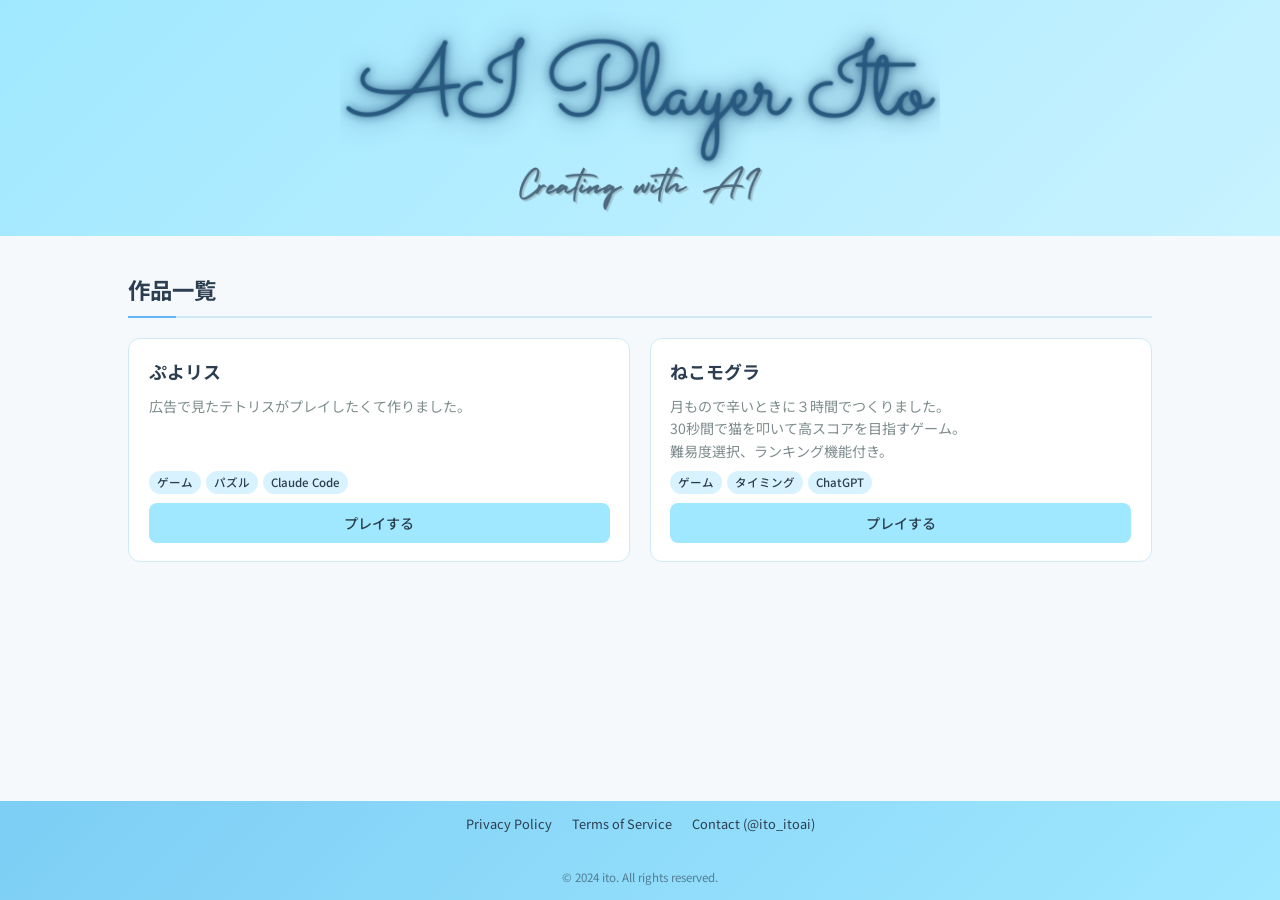
==== index.html @ be607844 "Move Kofi widget script to footer navigation" ====
<!DOCTYPE html>
<html lang="ja">
  
<head>
  <meta charset="UTF-8">
  <meta name="viewport" content="width=device-width, initial-scale=1.0">
  <title>いとのポートフォリオ</title>
  <link rel="preconnect" href="https://fonts.googleapis.com">
  <link rel="preconnect" href="https://fonts.gstatic.com" crossorigin>
  <link href="https://fonts.googleapis.com/css2?family=Noto+Sans+JP:wght@400;500;700&display=swap" rel="stylesheet">
  <style>
    :root {
      --primary: #a0e8ff;
      --primary-dark: #64b5f6;
      --text: #2c3e50;
      --text-secondary: #7f8c8d;
      --bg: #f5f9fc;
      --bg-card: #ffffff;
      --border: #d0eaf5;
    }

    * {
      box-sizing: border-box;
      margin: 0;
      padding: 0;
    }

    body {
      font-family: 'Noto Sans JP', 'Hiragino Sans', 'Meiryo', sans-serif;
      background: var(--bg);
      color: var(--text);
      line-height: 1.6;
      display: flex;
      flex-direction: column;
      min-height: 100vh;
    }

    /* ===== HEADER / HERO ===== */
    header {
      background: linear-gradient(135deg, #a0e8ff 0%, #c8f2ff 100%);
      color: var(--text);
      padding: 12px 16px 10px;
      text-align: center;
    }

    @keyframes fadeIn {
      from { opacity: 0; transform: translateY(-10px); }
      to   { opacity: 1; transform: translateY(0); }
    }

    /* デフォルト：中〜大画面（1025px〜1919px） */
    .hero-logo {
      width: clamp(400px, 55vw, 600px);
      max-width: 90%;
      height: auto;
      display: block;
      margin: 0 auto;
      animation: fadeIn 0.7s ease both;
    }

    /* ===== MAIN CONTENT ===== */
    main {
      flex: 1;
      max-width: 1100px;
      margin: 0 auto;
      width: 100%;
      padding: clamp(20px, 4vh, 48px) clamp(16px, 3vw, 40px);
    }

    section + section {
      margin-top: clamp(28px, 4.5vh, 64px);
    }

    .section-title {
      font-size: clamp(1.05rem, 1.8vw, 1.4rem);
      font-weight: 700;
      color: var(--text);
      margin-bottom: clamp(14px, 2.2vh, 28px);
      padding-bottom: 8px;
      border-bottom: 2px solid var(--border);
      position: relative;
    }

    .section-title::after {
      content: '';
      position: absolute;
      bottom: -2px;
      left: 0;
      width: 48px;
      height: 2px;
      background: var(--primary-dark);
    }

    /* ===== WORKS GRID ===== */
    .works-grid {
      display: grid;
      grid-template-columns: repeat(2, 1fr);
      gap: clamp(12px, 1.5vw, 22px);
    }

    .card {
      background: var(--bg-card);
      border: 1px solid var(--border);
      border-radius: 12px;
      padding: clamp(14px, 2vh, 22px) clamp(14px, 1.5vw, 22px);
      display: flex;
      flex-direction: column;
      gap: clamp(7px, 1vh, 12px);
      transition: box-shadow 0.2s, transform 0.2s;
    }

    .card:hover {
      box-shadow: 0 6px 20px rgba(100, 181, 246, 0.2);
      transform: translateY(-2px);
    }

    .card-title {
      font-size: clamp(0.95rem, 1.4vw, 1.15rem);
      font-weight: 700;
      color: var(--text);
    }

    .card-desc {
      font-size: clamp(0.8rem, 1.1vw, 0.9rem);
      color: var(--text-secondary);
      flex: 1;
      line-height: 1.6;
    }

    .card-tags {
      display: flex;
      flex-wrap: wrap;
      gap: 5px;
    }

    .tag {
      background: #d8f3ff;
      color: var(--text);
      font-size: clamp(0.7rem, 0.9vw, 0.8rem);
      font-weight: 500;
      padding: 2px 8px;
      border-radius: 12px;
    }

    .btn-primary {
      display: inline-block;
      background: var(--primary);
      color: var(--text);
      text-decoration: none;
      padding: clamp(7px, 1vh, 10px) 20px;
      border-radius: 8px;
      font-size: clamp(0.82rem, 1.1vw, 0.95rem);
      font-weight: 500;
      text-align: center;
      transition: background 0.2s;
    }

    .btn-primary:hover {
      background: var(--primary-dark);
    }

    /* ===== FOOTER ===== */
    footer {
      background: linear-gradient(135deg, #7dcef5 0%, #a0e8ff 100%);
      color: var(--text);
      text-align: center;
      padding: clamp(10px, 1.5vh, 20px) 24px;
      margin-top: clamp(10px, 2vh, 32px);
    }

    .footer-links {
      display: flex;
      justify-content: center;
      gap: 20px;
      flex-wrap: wrap;
      margin-bottom: 8px;
    }

    .footer-links a {
      color: var(--text);
      text-decoration: none;
      font-size: clamp(0.78rem, 1vw, 0.9rem);
      transition: color 0.2s;
    }

    .footer-links a:hover {
      color: #1a252f;
    }

    .footer-copy {
      font-size: clamp(0.72rem, 0.9vw, 0.82rem);
      opacity: 0.6;
    }

    /* ===== RESPONSIVE BREAKPOINTS ===== */

    /* 大画面 ≥1920px */
    @media (min-width: 1920px) {
      .hero-logo { width: 600px; }
      main { max-width: 1300px; }
    }

    /* タブレット 768px〜1024px：1列 */
    @media (max-width: 1024px) {
      .hero-logo { width: clamp(320px, 75vw, 520px); }
      .works-grid { grid-template-columns: 1fr; }
      main { max-width: 640px; }
    }

    /* スマホ ≤767px */
    @media (max-width: 767px) {
      .hero-logo { width: clamp(260px, 85vw, 380px); }
      main { padding: clamp(14px, 2.5vh, 24px) 16px; }
      .card { padding: 14px 14px; gap: 8px; }
      .footer-links { gap: 14px; }
    }
  </style>
  <script async src="https://pagead2.googlesyndication.com/pagead/js/adsbygoogle.js?client=ca-pub-5618483325111588"
       crossorigin="anonymous"></script>
  <script type='text/javascript' src='https://storage.ko-fi.com/cdn/widget/Widget_2.js'></script>
</head>
<body>

  <!-- HEADER / HERO -->
  <header>
    <img class="hero-logo" src="logo-header.png" alt="ロゴ">
  </header>

  <!-- MAIN -->
  <main>

    <!-- WORKS SECTION -->
    <section id="works">
      <h2 class="section-title">作品一覧</h2>
      <div class="works-grid">
        <!-- Card: ぷよリス -->
        <div class="card">
          <p class="card-title">ぷよリス</p>
          <p class="card-desc">広告で見たテトリスがプレイしたくて作りました。</p>
          <div class="card-tags">
            <span class="tag">ゲーム</span>
            <span class="tag">パズル</span>
            <span class="tag">Claude Code</span>
          </div>
          <a class="btn-primary" href="https://umimuk.github.io/tetpuyo/tetpuyo.html" target="_blank" rel="noopener noreferrer">
            プレイする
          </a>
        </div>

        <!-- Card: ねこモグラ -->
        <div class="card">
          <p class="card-title">ねこモグラ</p>
          <p class="card-desc">
            月もので辛いときに３時間でつくりました。<br>
            30秒間で猫を叩いて高スコアを目指すゲーム。<br>
            難易度選択、ランキング機能付き。
          </p>
          <div class="card-tags">
            <span class="tag">ゲーム</span>
            <span class="tag">タイミング</span>
            <span class="tag">ChatGPT</span>
          </div>
          <a class="btn-primary" href="https://umimuk.github.io/neko-mogura/" target="_blank" rel="noopener noreferrer">
            プレイする
          </a>
        </div>
      </div>
    </section>

  </main>

  <!-- FOOTER -->
  <footer>
    <nav class="footer-links">
      <a href="./privacy.html">Privacy Policy</a>
      <a href="./terms.html">Terms of Service</a>
      <a href="https://x.com/ito_itoai" target="_blank" rel="noopener noreferrer">Contact (@ito_itoai)</a>
    </nav>
    <script type='text/javascript'>kofiwidget2.init('私にコーヒーを買ってくれませんか？', '#64B5F6', 'J3J01VD9IS');kofiwidget2.draw();</script><br>
    <p class="footer-copy">&copy; 2024 ito. All rights reserved.</p>
  </footer>

</body>
</html>
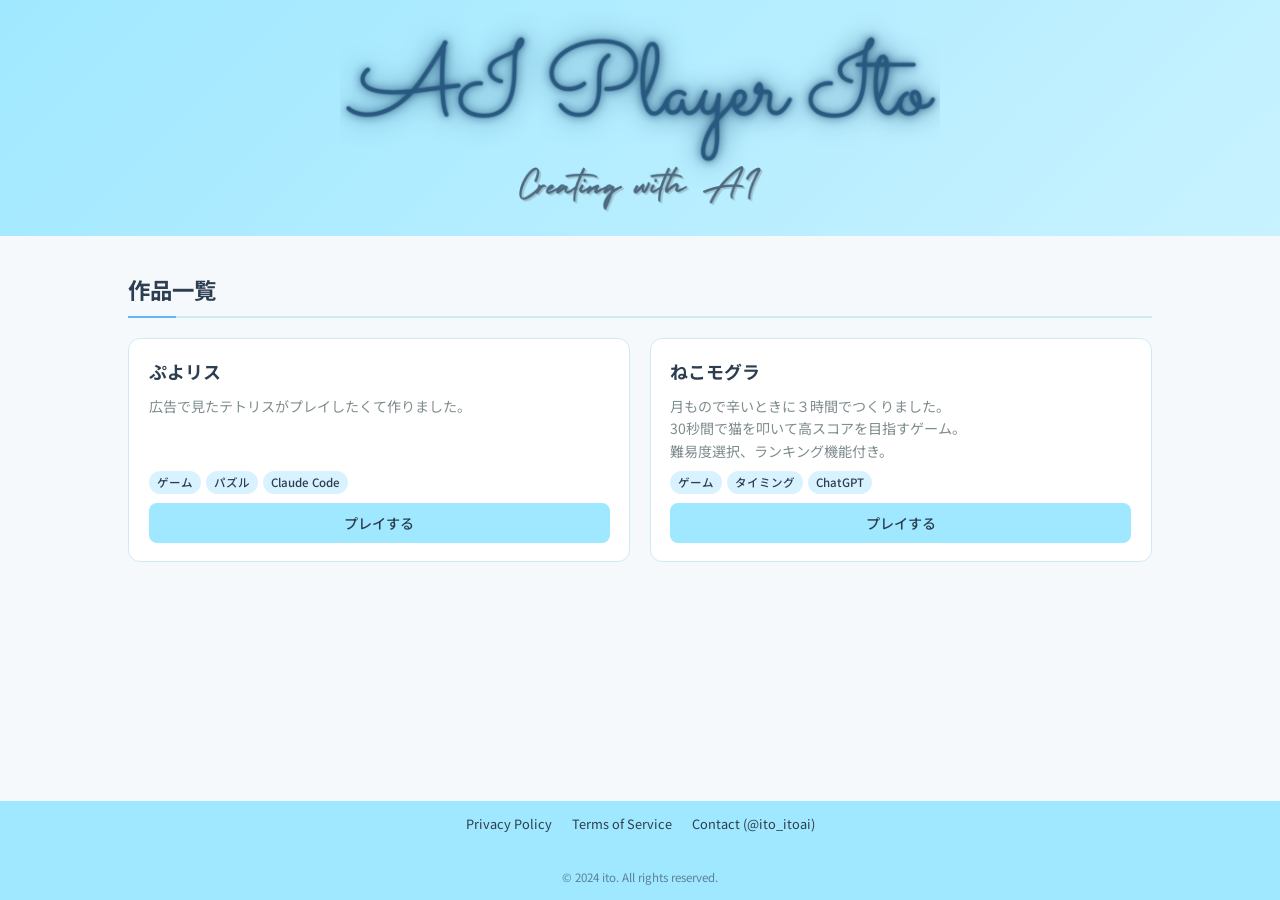
==== commit 3be07884: "Privacy/TermsページのH2色を#64b5f6に、トップページフッター背景色を#a0e8ffに変更 https://claude.ai/code/session_01J1Wuap372WRW" ====
--- a/index.html
+++ b/index.html
@@ -161,7 +161,7 @@
 
     /* ===== FOOTER ===== */
     footer {
-      background: linear-gradient(135deg, #7dcef5 0%, #a0e8ff 100%);
+      background: #a0e8ff;
       color: var(--text);
       text-align: center;
       padding: clamp(10px, 1.5vh, 20px) 24px;
@@ -276,7 +276,7 @@
       <a href="./terms.html">Terms of Service</a>
       <a href="https://x.com/ito_itoai" target="_blank" rel="noopener noreferrer">Contact (@ito_itoai)</a>
     </nav>
-    <script type='text/javascript'>kofiwidget2.init('私にコーヒーを買ってくれませんか？', '#64B5F6', 'J3J01VD9IS');kofiwidget2.draw();</script><br>
+    <p><script type='text/javascript'>kofiwidget2.init('私にコーヒーを買ってくれませんか？', '#64B5F6', 'J3J01VD9IS');kofiwidget2.draw();</script><br></p>
     <p class="footer-copy">&copy; 2024 ito. All rights reserved.</p>
   </footer>
 
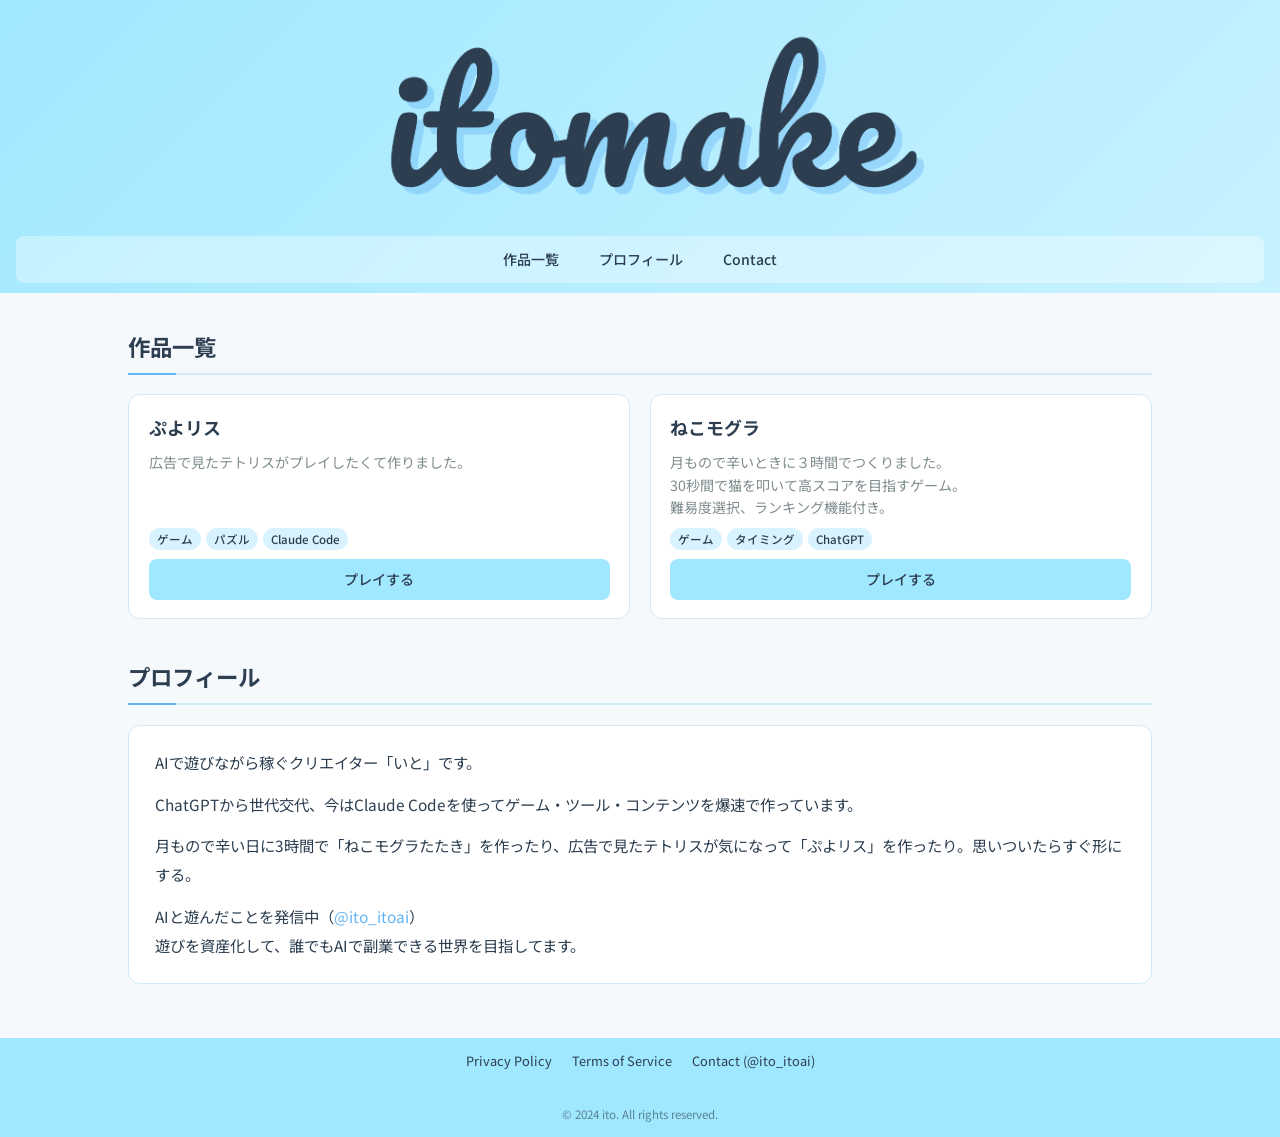
==== commit 71182d2b: "Add profile section and mobile hamburger menu - Add profile section with updated bio text below the " ====
--- a/index.html
+++ b/index.html
@@ -214,6 +214,126 @@
       .card { padding: 14px 14px; gap: 8px; }
       .footer-links { gap: 14px; }
     }
+
+    /* ===== NAVIGATION ===== */
+    .site-nav {
+      display: flex;
+      justify-content: center;
+      align-items: center;
+      gap: 24px;
+      padding: 8px 16px;
+      background: rgba(255, 255, 255, 0.35);
+      border-radius: 8px;
+      margin-top: 10px;
+    }
+
+    .site-nav a {
+      color: var(--text);
+      text-decoration: none;
+      font-size: clamp(0.85rem, 1.1vw, 0.95rem);
+      font-weight: 500;
+      padding: 4px 8px;
+      border-radius: 6px;
+      transition: background 0.2s;
+    }
+
+    .site-nav a:hover {
+      background: rgba(255, 255, 255, 0.5);
+    }
+
+    .hamburger {
+      display: none;
+      background: none;
+      border: none;
+      cursor: pointer;
+      padding: 8px;
+      position: absolute;
+      right: 16px;
+      top: 12px;
+      z-index: 1001;
+    }
+
+    .hamburger span {
+      display: block;
+      width: 24px;
+      height: 2px;
+      background: var(--text);
+      margin: 5px 0;
+      border-radius: 2px;
+      transition: transform 0.3s, opacity 0.3s;
+    }
+
+    .hamburger.is-open span:nth-child(1) {
+      transform: translateY(7px) rotate(45deg);
+    }
+
+    .hamburger.is-open span:nth-child(2) {
+      opacity: 0;
+    }
+
+    .hamburger.is-open span:nth-child(3) {
+      transform: translateY(-7px) rotate(-45deg);
+    }
+
+    @media (max-width: 767px) {
+      header {
+        position: relative;
+      }
+
+      .hamburger {
+        display: block;
+      }
+
+      .site-nav {
+        display: none;
+        flex-direction: column;
+        position: absolute;
+        top: 100%;
+        left: 0;
+        right: 0;
+        background: linear-gradient(135deg, #a0e8ff 0%, #c8f2ff 100%);
+        border-radius: 0;
+        margin-top: 0;
+        padding: 16px;
+        gap: 4px;
+        box-shadow: 0 4px 12px rgba(0, 0, 0, 0.1);
+        z-index: 1000;
+      }
+
+      .site-nav.is-open {
+        display: flex;
+      }
+
+      .site-nav a {
+        padding: 10px 16px;
+        font-size: 0.95rem;
+        text-align: center;
+      }
+    }
+
+    /* ===== PROFILE SECTION ===== */
+    .profile-text {
+      background: var(--bg-card);
+      border: 1px solid var(--border);
+      border-radius: 12px;
+      padding: clamp(18px, 2.5vh, 28px) clamp(18px, 2vw, 28px);
+      font-size: clamp(0.88rem, 1.2vw, 1rem);
+      line-height: 1.9;
+      color: var(--text);
+    }
+
+    .profile-text p + p {
+      margin-top: 0.8em;
+    }
+
+    .profile-text a {
+      color: var(--primary-dark);
+      text-decoration: none;
+    }
+
+    .profile-text a:hover {
+      text-decoration: underline;
+    }
   </style>
   <script async src="https://pagead2.googlesyndication.com/pagead/js/adsbygoogle.js?client=ca-pub-5618483325111588"
        crossorigin="anonymous"></script>
@@ -224,6 +344,16 @@
   <!-- HEADER / HERO -->
   <header>
     <img class="hero-logo" src="logo-header.png" alt="ロゴ">
+    <button class="hamburger" aria-label="メニュー" aria-expanded="false">
+      <span></span>
+      <span></span>
+      <span></span>
+    </button>
+    <nav class="site-nav">
+      <a href="#works">作品一覧</a>
+      <a href="#profile">プロフィール</a>
+      <a href="https://x.com/ito_itoai" target="_blank" rel="noopener noreferrer">Contact</a>
+    </nav>
   </header>
 
   <!-- MAIN -->
@@ -267,6 +397,18 @@
       </div>
     </section>
 
+    <!-- PROFILE SECTION -->
+    <section id="profile">
+      <h2 class="section-title">プロフィール</h2>
+      <div class="profile-text">
+        <p>AIで遊びながら稼ぐクリエイター「いと」です。</p>
+        <p>ChatGPTから世代交代、今はClaude Codeを使ってゲーム・ツール・コンテンツを爆速で作っています。</p>
+        <p>月もので辛い日に3時間で「ねこモグラたたき」を作ったり、広告で見たテトリスが気になって「ぷよリス」を作ったり。思いついたらすぐ形にする。</p>
+        <p>AIと遊んだことを発信中（<a href="https://x.com/ito_itoai" target="_blank" rel="noopener noreferrer">@ito_itoai</a>）<br>
+        遊びを資産化して、誰でもAIで副業できる世界を目指してます。</p>
+      </div>
+    </section>
+
   </main>
 
   <!-- FOOTER -->
@@ -280,5 +422,23 @@
     <p class="footer-copy">&copy; 2024 ito. All rights reserved.</p>
   </footer>
 
+  <script>
+    (function () {
+      var btn = document.querySelector('.hamburger');
+      var nav = document.querySelector('.site-nav');
+      btn.addEventListener('click', function () {
+        var open = btn.classList.toggle('is-open');
+        nav.classList.toggle('is-open');
+        btn.setAttribute('aria-expanded', open);
+      });
+      nav.querySelectorAll('a').forEach(function (a) {
+        a.addEventListener('click', function () {
+          btn.classList.remove('is-open');
+          nav.classList.remove('is-open');
+          btn.setAttribute('aria-expanded', 'false');
+        });
+      });
+    })();
+  </script>
 </body>
 </html>
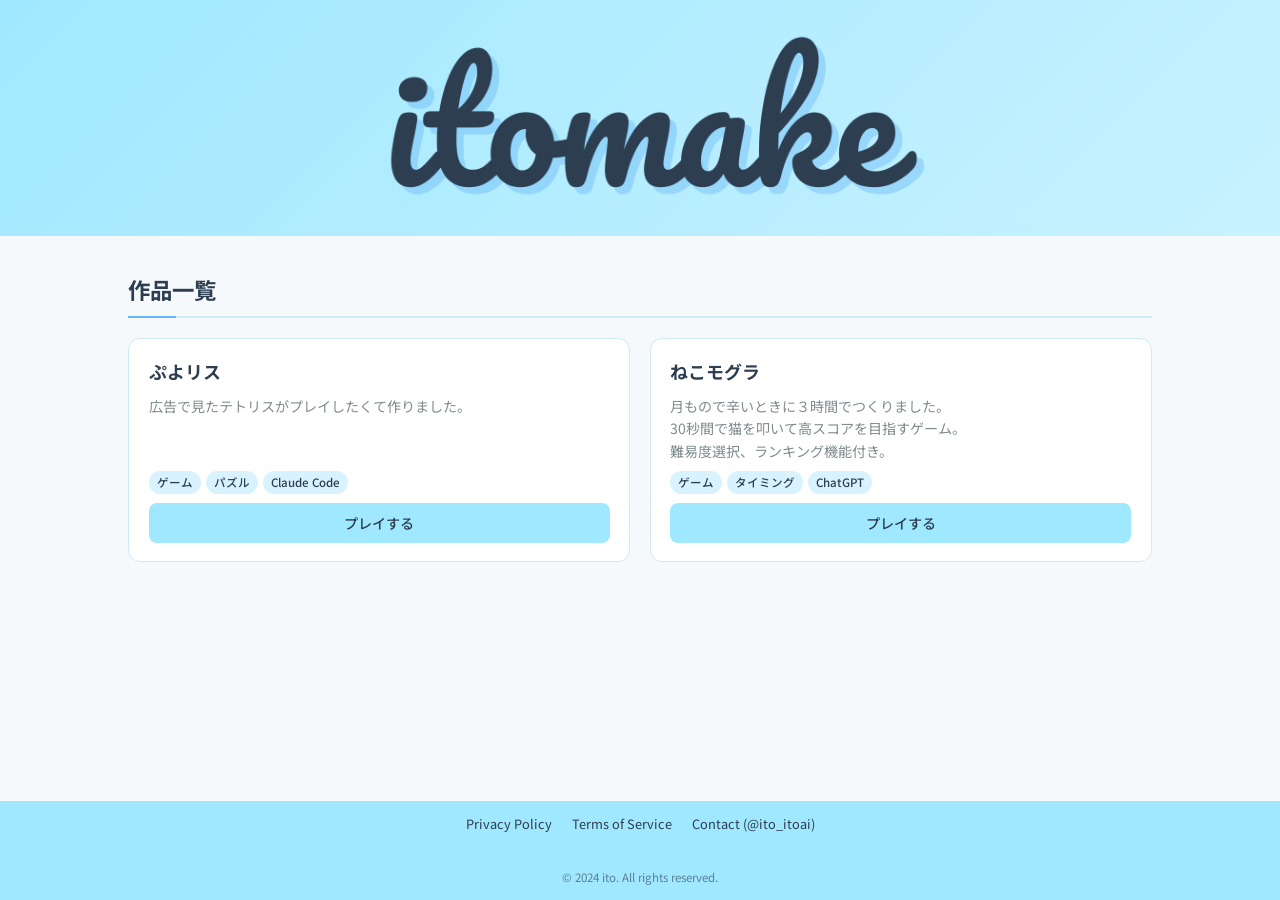
==== commit 944b0c09: "Revert "プロフィール更新＋ハンバーガーメニュー追加"" ====
--- a/index.html
+++ b/index.html
@@ -214,126 +214,6 @@
       .card { padding: 14px 14px; gap: 8px; }
       .footer-links { gap: 14px; }
     }
-
-    /* ===== NAVIGATION ===== */
-    .site-nav {
-      display: flex;
-      justify-content: center;
-      align-items: center;
-      gap: 24px;
-      padding: 8px 16px;
-      background: rgba(255, 255, 255, 0.35);
-      border-radius: 8px;
-      margin-top: 10px;
-    }
-
-    .site-nav a {
-      color: var(--text);
-      text-decoration: none;
-      font-size: clamp(0.85rem, 1.1vw, 0.95rem);
-      font-weight: 500;
-      padding: 4px 8px;
-      border-radius: 6px;
-      transition: background 0.2s;
-    }
-
-    .site-nav a:hover {
-      background: rgba(255, 255, 255, 0.5);
-    }
-
-    .hamburger {
-      display: none;
-      background: none;
-      border: none;
-      cursor: pointer;
-      padding: 8px;
-      position: absolute;
-      right: 16px;
-      top: 12px;
-      z-index: 1001;
-    }
-
-    .hamburger span {
-      display: block;
-      width: 24px;
-      height: 2px;
-      background: var(--text);
-      margin: 5px 0;
-      border-radius: 2px;
-      transition: transform 0.3s, opacity 0.3s;
-    }
-
-    .hamburger.is-open span:nth-child(1) {
-      transform: translateY(7px) rotate(45deg);
-    }
-
-    .hamburger.is-open span:nth-child(2) {
-      opacity: 0;
-    }
-
-    .hamburger.is-open span:nth-child(3) {
-      transform: translateY(-7px) rotate(-45deg);
-    }
-
-    @media (max-width: 767px) {
-      header {
-        position: relative;
-      }
-
-      .hamburger {
-        display: block;
-      }
-
-      .site-nav {
-        display: none;
-        flex-direction: column;
-        position: absolute;
-        top: 100%;
-        left: 0;
-        right: 0;
-        background: linear-gradient(135deg, #a0e8ff 0%, #c8f2ff 100%);
-        border-radius: 0;
-        margin-top: 0;
-        padding: 16px;
-        gap: 4px;
-        box-shadow: 0 4px 12px rgba(0, 0, 0, 0.1);
-        z-index: 1000;
-      }
-
-      .site-nav.is-open {
-        display: flex;
-      }
-
-      .site-nav a {
-        padding: 10px 16px;
-        font-size: 0.95rem;
-        text-align: center;
-      }
-    }
-
-    /* ===== PROFILE SECTION ===== */
-    .profile-text {
-      background: var(--bg-card);
-      border: 1px solid var(--border);
-      border-radius: 12px;
-      padding: clamp(18px, 2.5vh, 28px) clamp(18px, 2vw, 28px);
-      font-size: clamp(0.88rem, 1.2vw, 1rem);
-      line-height: 1.9;
-      color: var(--text);
-    }
-
-    .profile-text p + p {
-      margin-top: 0.8em;
-    }
-
-    .profile-text a {
-      color: var(--primary-dark);
-      text-decoration: none;
-    }
-
-    .profile-text a:hover {
-      text-decoration: underline;
-    }
   </style>
   <script async src="https://pagead2.googlesyndication.com/pagead/js/adsbygoogle.js?client=ca-pub-5618483325111588"
        crossorigin="anonymous"></script>
@@ -344,16 +224,6 @@
   <!-- HEADER / HERO -->
   <header>
     <img class="hero-logo" src="logo-header.png" alt="ロゴ">
-    <button class="hamburger" aria-label="メニュー" aria-expanded="false">
-      <span></span>
-      <span></span>
-      <span></span>
-    </button>
-    <nav class="site-nav">
-      <a href="#works">作品一覧</a>
-      <a href="#profile">プロフィール</a>
-      <a href="https://x.com/ito_itoai" target="_blank" rel="noopener noreferrer">Contact</a>
-    </nav>
   </header>
 
   <!-- MAIN -->
@@ -397,18 +267,6 @@
       </div>
     </section>
 
-    <!-- PROFILE SECTION -->
-    <section id="profile">
-      <h2 class="section-title">プロフィール</h2>
-      <div class="profile-text">
-        <p>AIで遊びながら稼ぐクリエイター「いと」です。</p>
-        <p>ChatGPTから世代交代、今はClaude Codeを使ってゲーム・ツール・コンテンツを爆速で作っています。</p>
-        <p>月もので辛い日に3時間で「ねこモグラたたき」を作ったり、広告で見たテトリスが気になって「ぷよリス」を作ったり。思いついたらすぐ形にする。</p>
-        <p>AIと遊んだことを発信中（<a href="https://x.com/ito_itoai" target="_blank" rel="noopener noreferrer">@ito_itoai</a>）<br>
-        遊びを資産化して、誰でもAIで副業できる世界を目指してます。</p>
-      </div>
-    </section>
-
   </main>
 
   <!-- FOOTER -->
@@ -422,23 +280,5 @@
     <p class="footer-copy">&copy; 2024 ito. All rights reserved.</p>
   </footer>
 
-  <script>
-    (function () {
-      var btn = document.querySelector('.hamburger');
-      var nav = document.querySelector('.site-nav');
-      btn.addEventListener('click', function () {
-        var open = btn.classList.toggle('is-open');
-        nav.classList.toggle('is-open');
-        btn.setAttribute('aria-expanded', open);
-      });
-      nav.querySelectorAll('a').forEach(function (a) {
-        a.addEventListener('click', function () {
-          btn.classList.remove('is-open');
-          nav.classList.remove('is-open');
-          btn.setAttribute('aria-expanded', 'false');
-        });
-      });
-    })();
-  </script>
 </body>
 </html>
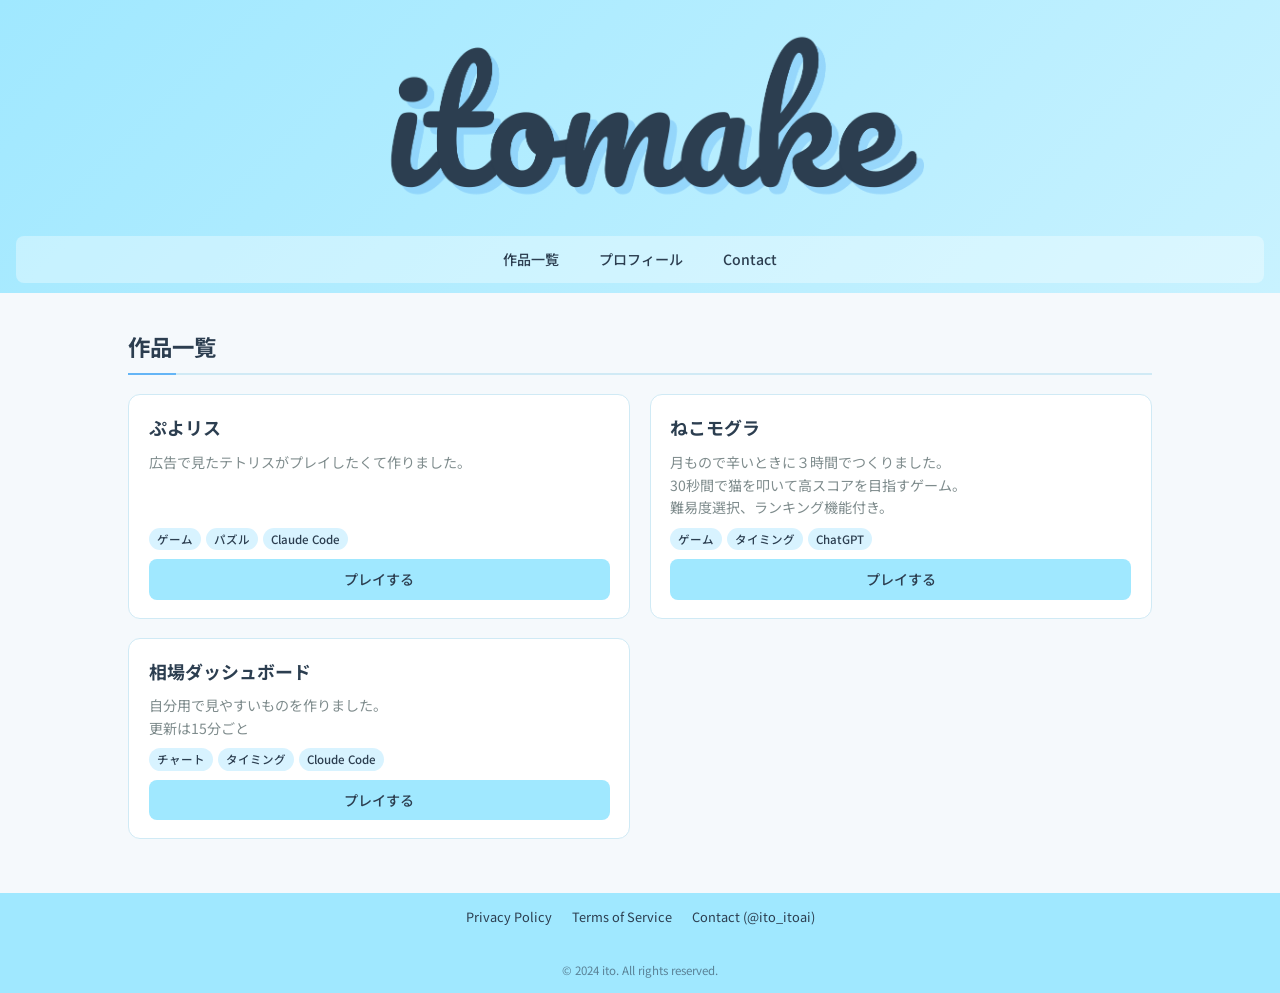
==== commit 9aaca6c7: "Update index.html" ====
--- a/index.html
+++ b/index.html
@@ -1,6 +1,6 @@
 <!DOCTYPE html>
 <html lang="ja">
-  
+
 <head>
   <meta charset="UTF-8">
   <meta name="viewport" content="width=device-width, initial-scale=1.0">
@@ -8,213 +8,7 @@
   <link rel="preconnect" href="https://fonts.googleapis.com">
   <link rel="preconnect" href="https://fonts.gstatic.com" crossorigin>
   <link href="https://fonts.googleapis.com/css2?family=Noto+Sans+JP:wght@400;500;700&display=swap" rel="stylesheet">
-  <style>
-    :root {
-      --primary: #a0e8ff;
-      --primary-dark: #64b5f6;
-      --text: #2c3e50;
-      --text-secondary: #7f8c8d;
-      --bg: #f5f9fc;
-      --bg-card: #ffffff;
-      --border: #d0eaf5;
-    }
-
-    * {
-      box-sizing: border-box;
-      margin: 0;
-      padding: 0;
-    }
-
-    body {
-      font-family: 'Noto Sans JP', 'Hiragino Sans', 'Meiryo', sans-serif;
-      background: var(--bg);
-      color: var(--text);
-      line-height: 1.6;
-      display: flex;
-      flex-direction: column;
-      min-height: 100vh;
-    }
-
-    /* ===== HEADER / HERO ===== */
-    header {
-      background: linear-gradient(135deg, #a0e8ff 0%, #c8f2ff 100%);
-      color: var(--text);
-      padding: 12px 16px 10px;
-      text-align: center;
-    }
-
-    @keyframes fadeIn {
-      from { opacity: 0; transform: translateY(-10px); }
-      to   { opacity: 1; transform: translateY(0); }
-    }
-
-    /* デフォルト：中〜大画面（1025px〜1919px） */
-    .hero-logo {
-      width: clamp(400px, 55vw, 600px);
-      max-width: 90%;
-      height: auto;
-      display: block;
-      margin: 0 auto;
-      animation: fadeIn 0.7s ease both;
-    }
-
-    /* ===== MAIN CONTENT ===== */
-    main {
-      flex: 1;
-      max-width: 1100px;
-      margin: 0 auto;
-      width: 100%;
-      padding: clamp(20px, 4vh, 48px) clamp(16px, 3vw, 40px);
-    }
-
-    section + section {
-      margin-top: clamp(28px, 4.5vh, 64px);
-    }
-
-    .section-title {
-      font-size: clamp(1.05rem, 1.8vw, 1.4rem);
-      font-weight: 700;
-      color: var(--text);
-      margin-bottom: clamp(14px, 2.2vh, 28px);
-      padding-bottom: 8px;
-      border-bottom: 2px solid var(--border);
-      position: relative;
-    }
-
-    .section-title::after {
-      content: '';
-      position: absolute;
-      bottom: -2px;
-      left: 0;
-      width: 48px;
-      height: 2px;
-      background: var(--primary-dark);
-    }
-
-    /* ===== WORKS GRID ===== */
-    .works-grid {
-      display: grid;
-      grid-template-columns: repeat(2, 1fr);
-      gap: clamp(12px, 1.5vw, 22px);
-    }
-
-    .card {
-      background: var(--bg-card);
-      border: 1px solid var(--border);
-      border-radius: 12px;
-      padding: clamp(14px, 2vh, 22px) clamp(14px, 1.5vw, 22px);
-      display: flex;
-      flex-direction: column;
-      gap: clamp(7px, 1vh, 12px);
-      transition: box-shadow 0.2s, transform 0.2s;
-    }
-
-    .card:hover {
-      box-shadow: 0 6px 20px rgba(100, 181, 246, 0.2);
-      transform: translateY(-2px);
-    }
-
-    .card-title {
-      font-size: clamp(0.95rem, 1.4vw, 1.15rem);
-      font-weight: 700;
-      color: var(--text);
-    }
-
-    .card-desc {
-      font-size: clamp(0.8rem, 1.1vw, 0.9rem);
-      color: var(--text-secondary);
-      flex: 1;
-      line-height: 1.6;
-    }
-
-    .card-tags {
-      display: flex;
-      flex-wrap: wrap;
-      gap: 5px;
-    }
-
-    .tag {
-      background: #d8f3ff;
-      color: var(--text);
-      font-size: clamp(0.7rem, 0.9vw, 0.8rem);
-      font-weight: 500;
-      padding: 2px 8px;
-      border-radius: 12px;
-    }
-
-    .btn-primary {
-      display: inline-block;
-      background: var(--primary);
-      color: var(--text);
-      text-decoration: none;
-      padding: clamp(7px, 1vh, 10px) 20px;
-      border-radius: 8px;
-      font-size: clamp(0.82rem, 1.1vw, 0.95rem);
-      font-weight: 500;
-      text-align: center;
-      transition: background 0.2s;
-    }
-
-    .btn-primary:hover {
-      background: var(--primary-dark);
-    }
-
-    /* ===== FOOTER ===== */
-    footer {
-      background: #a0e8ff;
-      color: var(--text);
-      text-align: center;
-      padding: clamp(10px, 1.5vh, 20px) 24px;
-      margin-top: clamp(10px, 2vh, 32px);
-    }
-
-    .footer-links {
-      display: flex;
-      justify-content: center;
-      gap: 20px;
-      flex-wrap: wrap;
-      margin-bottom: 8px;
-    }
-
-    .footer-links a {
-      color: var(--text);
-      text-decoration: none;
-      font-size: clamp(0.78rem, 1vw, 0.9rem);
-      transition: color 0.2s;
-    }
-
-    .footer-links a:hover {
-      color: #1a252f;
-    }
-
-    .footer-copy {
-      font-size: clamp(0.72rem, 0.9vw, 0.82rem);
-      opacity: 0.6;
-    }
-
-    /* ===== RESPONSIVE BREAKPOINTS ===== */
-
-    /* 大画面 ≥1920px */
-    @media (min-width: 1920px) {
-      .hero-logo { width: 600px; }
-      main { max-width: 1300px; }
-    }
-
-    /* タブレット 768px〜1024px：1列 */
-    @media (max-width: 1024px) {
-      .hero-logo { width: clamp(320px, 75vw, 520px); }
-      .works-grid { grid-template-columns: 1fr; }
-      main { max-width: 640px; }
-    }
-
-    /* スマホ ≤767px */
-    @media (max-width: 767px) {
-      .hero-logo { width: clamp(260px, 85vw, 380px); }
-      main { padding: clamp(14px, 2.5vh, 24px) 16px; }
-      .card { padding: 14px 14px; gap: 8px; }
-      .footer-links { gap: 14px; }
-    }
-  </style>
+  <link rel="stylesheet" href="./style.css">
   <script async src="https://pagead2.googlesyndication.com/pagead/js/adsbygoogle.js?client=ca-pub-5618483325111588"
        crossorigin="anonymous"></script>
   <script type='text/javascript' src='https://storage.ko-fi.com/cdn/widget/Widget_2.js'></script>
@@ -223,14 +17,26 @@
 
   <!-- HEADER / HERO -->
   <header>
-    <img class="hero-logo" src="logo-header.png" alt="ロゴ">
+    <a href="./">
+      <img class="hero-logo" src="logo-header.png" alt="ロゴ">
+    </a>
+    <button class="hamburger" aria-label="メニュー" aria-expanded="false">
+      <span></span>
+      <span></span>
+      <span></span>
+    </button>
+    <nav class="site-nav">
+      <a href="./works.html">作品一覧</a>
+      <a href="./profile.html">プロフィール</a>
+      <a href="https://x.com/ito_itoai" target="_blank" rel="noopener noreferrer">Contact</a>
+    </nav>
   </header>
 
   <!-- MAIN -->
   <main>
 
     <!-- WORKS SECTION -->
-    <section id="works">
+    <section>
       <h2 class="section-title">作品一覧</h2>
       <div class="works-grid">
         <!-- Card: ぷよリス -->
@@ -264,7 +70,23 @@
             プレイする
           </a>
         </div>
+              <div class="card">
+          <p class="card-title">相場ダッシュボード</p>
+          <p class="card-desc">
+            自分用で見やすいものを作りました。<br>
+            更新は15分ごと<br>
+          </p>
+          <div class="card-tags">
+            <span class="tag">チャート</span>
+            <span class="tag">タイミング</span>
+            <span class="tag">Cloude Code</span>
+          </div>
+          <a class="btn-primary" href="https://umimuk.github.io/Finance/" target="_blank" rel="noopener noreferrer">
+            プレイする
+          </a>
+        </div>
       </div>
+      
     </section>
 
   </main>
--- a/style.css
+++ b/style.css
@@ -0,0 +1,320 @@
+:root {
+  --primary: #a0e8ff;
+  --primary-dark: #64b5f6;
+  --text: #2c3e50;
+  --text-secondary: #7f8c8d;
+  --bg: #f5f9fc;
+  --bg-card: #ffffff;
+  --border: #d0eaf5;
+}
+
+* {
+  box-sizing: border-box;
+  margin: 0;
+  padding: 0;
+}
+
+body {
+  font-family: 'Noto Sans JP', 'Hiragino Sans', 'Meiryo', sans-serif;
+  background: var(--bg);
+  color: var(--text);
+  line-height: 1.6;
+  display: flex;
+  flex-direction: column;
+  min-height: 100vh;
+}
+
+/* ===== HEADER / HERO ===== */
+header {
+  background: linear-gradient(135deg, #a0e8ff 0%, #c8f2ff 100%);
+  color: var(--text);
+  padding: 12px 16px 10px;
+  text-align: center;
+  position: relative;
+}
+
+@keyframes fadeIn {
+  from { opacity: 0; transform: translateY(-10px); }
+  to   { opacity: 1; transform: translateY(0); }
+}
+
+/* デフォルト：中〜大画面（1025px〜1919px） */
+.hero-logo {
+  width: clamp(400px, 55vw, 600px);
+  max-width: 90%;
+  height: auto;
+  display: block;
+  margin: 0 auto;
+  animation: fadeIn 0.7s ease both;
+}
+
+/* ===== NAVIGATION ===== */
+.site-nav {
+  display: flex;
+  justify-content: center;
+  align-items: center;
+  gap: 24px;
+  padding: 8px 16px;
+  background: rgba(255, 255, 255, 0.35);
+  border-radius: 8px;
+  margin-top: 10px;
+}
+
+.site-nav a {
+  color: var(--text);
+  text-decoration: none;
+  font-size: clamp(0.85rem, 1.1vw, 0.95rem);
+  font-weight: 500;
+  padding: 4px 8px;
+  border-radius: 6px;
+  transition: background 0.2s;
+}
+
+.site-nav a:hover {
+  background: rgba(255, 255, 255, 0.5);
+}
+
+.hamburger {
+  display: none;
+  background: none;
+  border: none;
+  cursor: pointer;
+  padding: 8px;
+  position: absolute;
+  right: 16px;
+  top: 12px;
+  z-index: 1001;
+}
+
+.hamburger span {
+  display: block;
+  width: 24px;
+  height: 2px;
+  background: var(--text);
+  margin: 5px 0;
+  border-radius: 2px;
+  transition: transform 0.3s, opacity 0.3s;
+}
+
+.hamburger.is-open span:nth-child(1) {
+  transform: translateY(7px) rotate(45deg);
+}
+
+.hamburger.is-open span:nth-child(2) {
+  opacity: 0;
+}
+
+.hamburger.is-open span:nth-child(3) {
+  transform: translateY(-7px) rotate(-45deg);
+}
+
+/* ===== MAIN CONTENT ===== */
+main {
+  flex: 1;
+  max-width: 1100px;
+  margin: 0 auto;
+  width: 100%;
+  padding: clamp(20px, 4vh, 48px) clamp(16px, 3vw, 40px);
+}
+
+section + section {
+  margin-top: clamp(28px, 4.5vh, 64px);
+}
+
+.section-title {
+  font-size: clamp(1.05rem, 1.8vw, 1.4rem);
+  font-weight: 700;
+  color: var(--text);
+  margin-bottom: clamp(14px, 2.2vh, 28px);
+  padding-bottom: 8px;
+  border-bottom: 2px solid var(--border);
+  position: relative;
+}
+
+.section-title::after {
+  content: '';
+  position: absolute;
+  bottom: -2px;
+  left: 0;
+  width: 48px;
+  height: 2px;
+  background: var(--primary-dark);
+}
+
+/* ===== WORKS GRID ===== */
+.works-grid {
+  display: grid;
+  grid-template-columns: repeat(2, 1fr);
+  gap: clamp(12px, 1.5vw, 22px);
+}
+
+.card {
+  background: var(--bg-card);
+  border: 1px solid var(--border);
+  border-radius: 12px;
+  padding: clamp(14px, 2vh, 22px) clamp(14px, 1.5vw, 22px);
+  display: flex;
+  flex-direction: column;
+  gap: clamp(7px, 1vh, 12px);
+  transition: box-shadow 0.2s, transform 0.2s;
+}
+
+.card:hover {
+  box-shadow: 0 6px 20px rgba(100, 181, 246, 0.2);
+  transform: translateY(-2px);
+}
+
+.card-title {
+  font-size: clamp(0.95rem, 1.4vw, 1.15rem);
+  font-weight: 700;
+  color: var(--text);
+}
+
+.card-desc {
+  font-size: clamp(0.8rem, 1.1vw, 0.9rem);
+  color: var(--text-secondary);
+  flex: 1;
+  line-height: 1.6;
+}
+
+.card-tags {
+  display: flex;
+  flex-wrap: wrap;
+  gap: 5px;
+}
+
+.tag {
+  background: #d8f3ff;
+  color: var(--text);
+  font-size: clamp(0.7rem, 0.9vw, 0.8rem);
+  font-weight: 500;
+  padding: 2px 8px;
+  border-radius: 12px;
+}
+
+.btn-primary {
+  display: inline-block;
+  background: var(--primary);
+  color: var(--text);
+  text-decoration: none;
+  padding: clamp(7px, 1vh, 10px) 20px;
+  border-radius: 8px;
+  font-size: clamp(0.82rem, 1.1vw, 0.95rem);
+  font-weight: 500;
+  text-align: center;
+  transition: background 0.2s;
+}
+
+.btn-primary:hover {
+  background: var(--primary-dark);
+}
+
+/* ===== PROFILE SECTION ===== */
+.profile-text {
+  background: var(--bg-card);
+  border: 1px solid var(--border);
+  border-radius: 12px;
+  padding: clamp(18px, 2.5vh, 28px) clamp(18px, 2vw, 28px);
+  font-size: clamp(0.88rem, 1.2vw, 1rem);
+  line-height: 1.9;
+  color: var(--text);
+}
+
+.profile-text p + p {
+  margin-top: 0.8em;
+}
+
+.profile-text a {
+  color: var(--primary-dark);
+  text-decoration: none;
+}
+
+.profile-text a:hover {
+  text-decoration: underline;
+}
+
+/* ===== FOOTER ===== */
+footer {
+  background: #a0e8ff;
+  color: var(--text);
+  text-align: center;
+  padding: clamp(10px, 1.5vh, 20px) 24px;
+  margin-top: clamp(10px, 2vh, 32px);
+}
+
+.footer-links {
+  display: flex;
+  justify-content: center;
+  gap: 20px;
+  flex-wrap: wrap;
+  margin-bottom: 8px;
+}
+
+.footer-links a {
+  color: var(--text);
+  text-decoration: none;
+  font-size: clamp(0.78rem, 1vw, 0.9rem);
+  transition: color 0.2s;
+}
+
+.footer-links a:hover {
+  color: #1a252f;
+}
+
+.footer-copy {
+  font-size: clamp(0.72rem, 0.9vw, 0.82rem);
+  opacity: 0.6;
+}
+
+/* ===== RESPONSIVE BREAKPOINTS ===== */
+
+/* 大画面 ≥1920px */
+@media (min-width: 1920px) {
+  .hero-logo { width: 600px; }
+  main { max-width: 1300px; }
+}
+
+/* タブレット 768px〜1024px：1列 */
+@media (max-width: 1024px) {
+  .hero-logo { width: clamp(320px, 75vw, 520px); }
+  .works-grid { grid-template-columns: 1fr; }
+  main { max-width: 640px; }
+}
+
+/* スマホ ≤767px */
+@media (max-width: 767px) {
+  .hero-logo { width: clamp(260px, 85vw, 380px); }
+  main { padding: clamp(14px, 2.5vh, 24px) 16px; }
+  .card { padding: 14px 14px; gap: 8px; }
+  .footer-links { gap: 14px; }
+
+  .hamburger {
+    display: block;
+  }
+
+  .site-nav {
+    display: none;
+    flex-direction: column;
+    position: absolute;
+    top: 100%;
+    left: 0;
+    right: 0;
+    background: linear-gradient(135deg, #a0e8ff 0%, #c8f2ff 100%);
+    border-radius: 0;
+    margin-top: 0;
+    padding: 16px;
+    gap: 4px;
+    box-shadow: 0 4px 12px rgba(0, 0, 0, 0.1);
+    z-index: 1000;
+  }
+
+  .site-nav.is-open {
+    display: flex;
+  }
+
+  .site-nav a {
+    padding: 10px 16px;
+    font-size: 0.95rem;
+    text-align: center;
+  }
+}
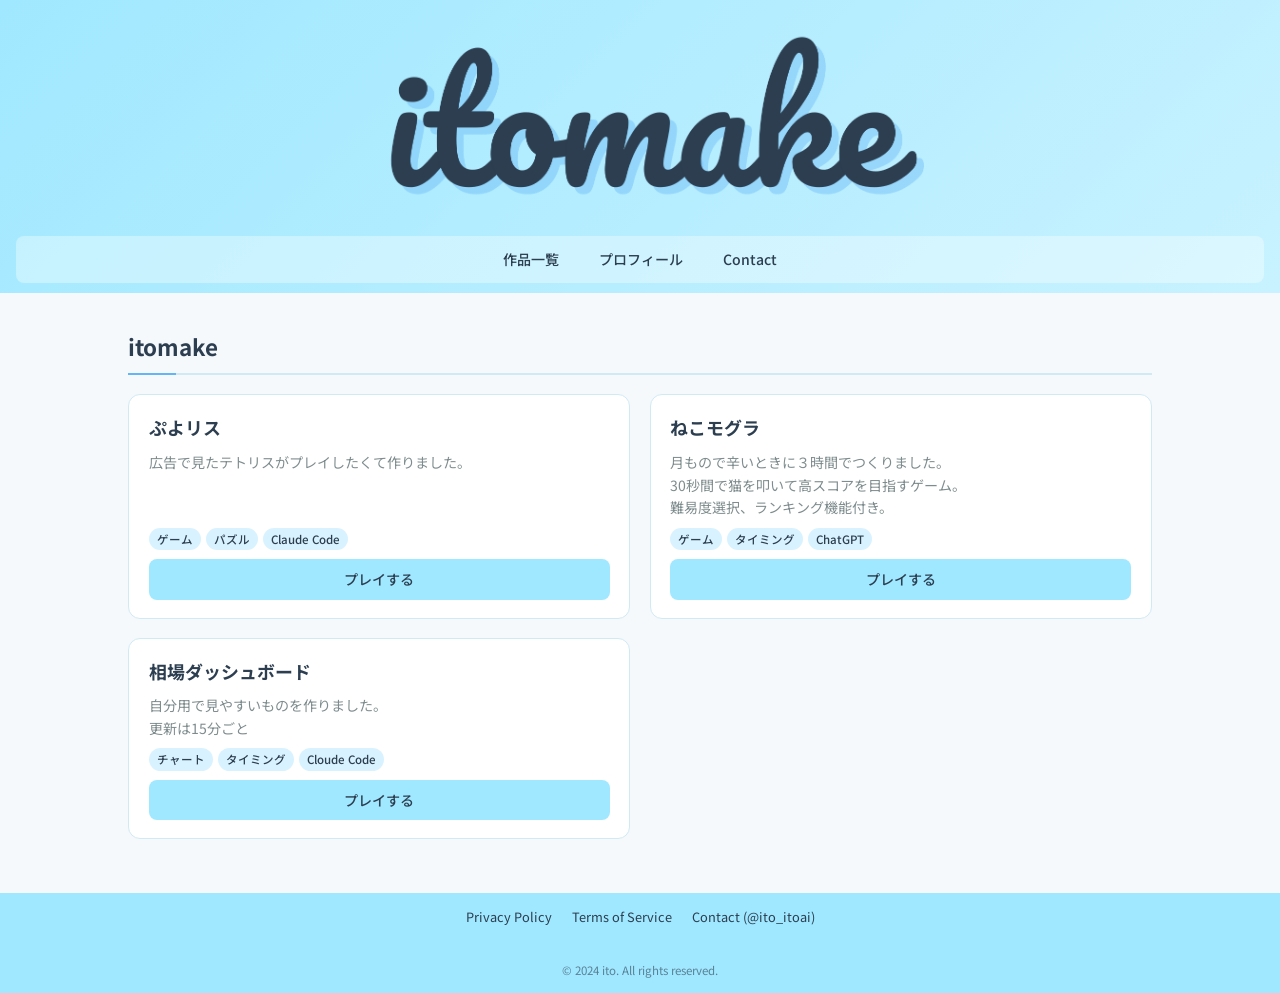
==== commit 1387a0ca: "Update index.html" ====
--- a/index.html
+++ b/index.html
@@ -37,7 +37,7 @@
 
     <!-- WORKS SECTION -->
     <section>
-      <h2 class="section-title">作品一覧</h2>
+      <h2 class="section-title">itomake</h2>
       <div class="works-grid">
         <!-- Card: ぷよリス -->
         <div class="card">
